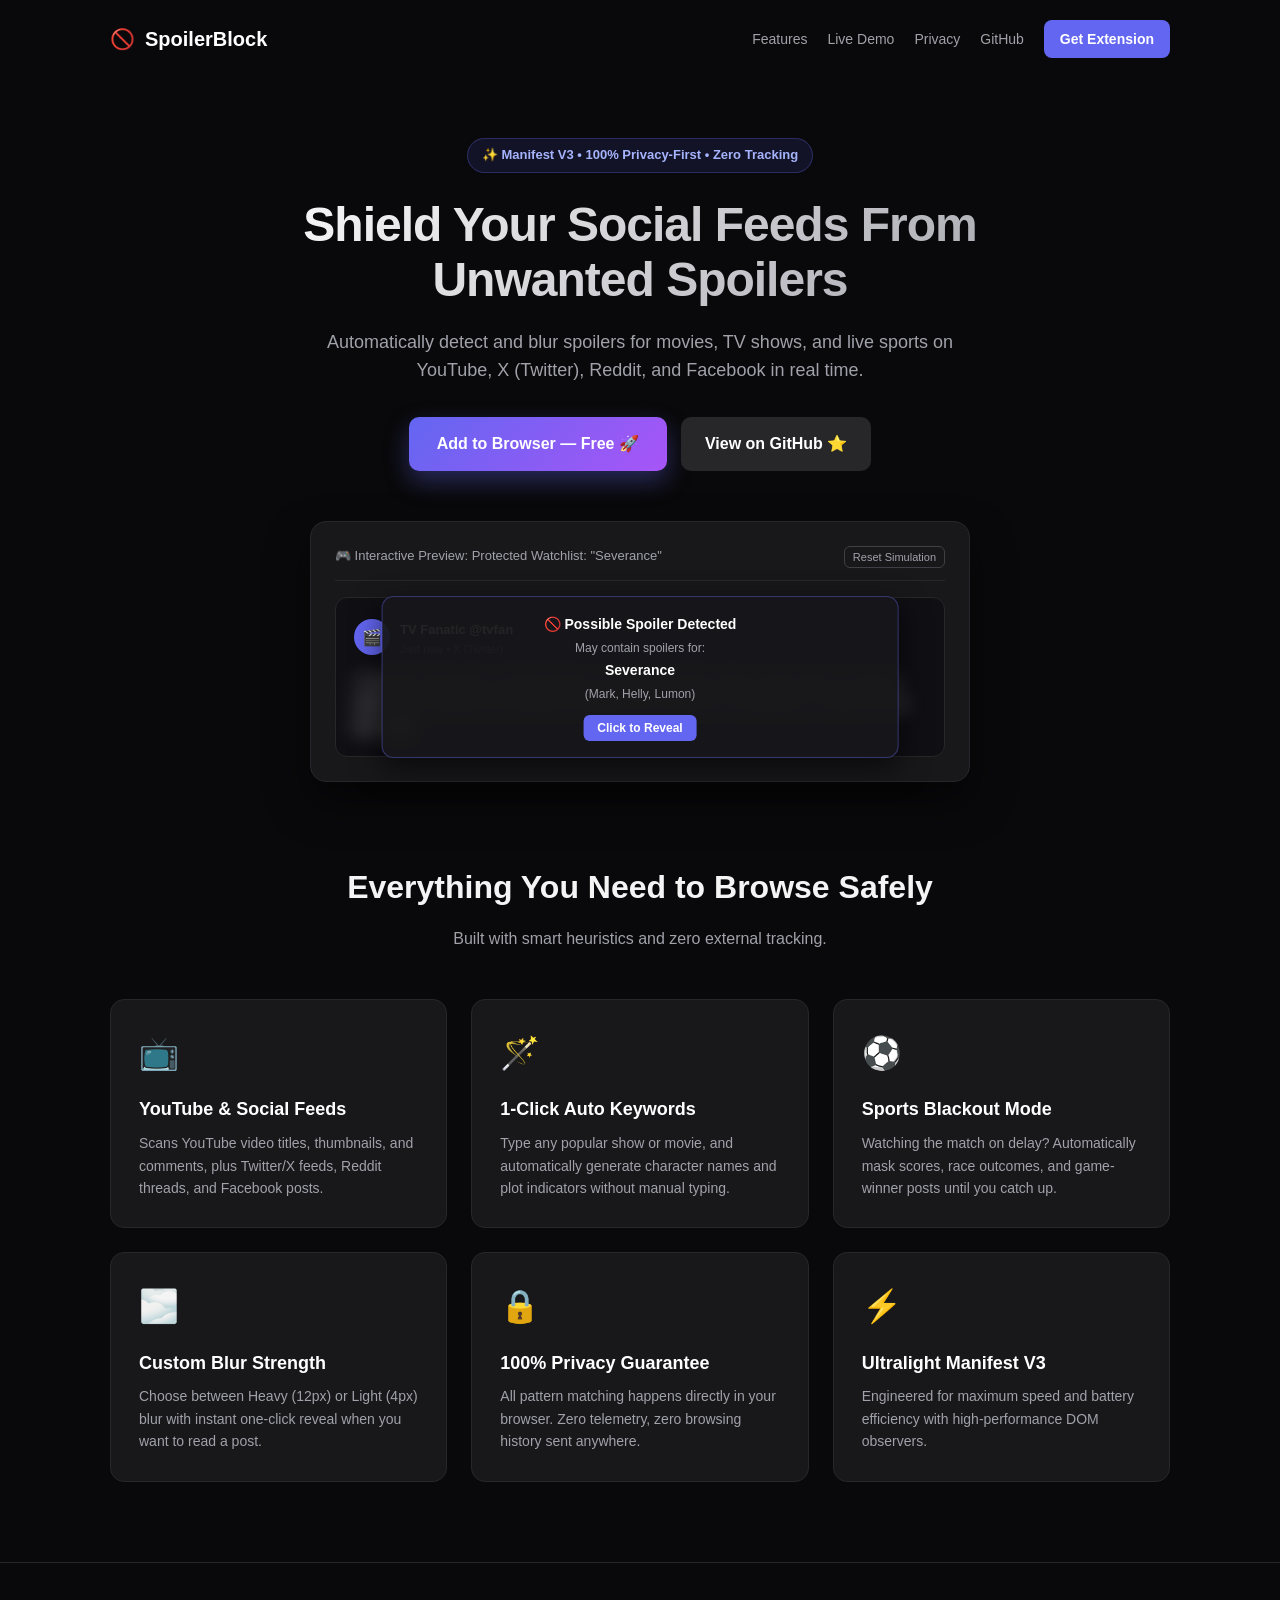
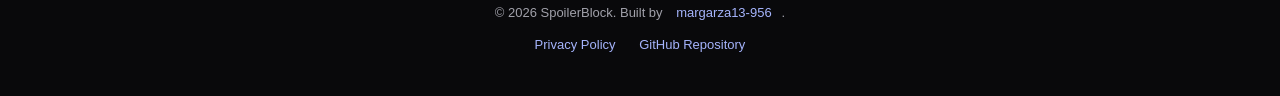
==== index.html @ cce37a89 "Add GitHub Pages automated deployment, official landing page with interactive demo, and release work" ====
<!DOCTYPE html>
<html lang="en">
<head>
  <meta charset="UTF-8">
  <meta name="viewport" content="width=device-width, initial-scale=1.0">
  <title>SpoilerBlock — Smart Social Media Spoiler Blocker</title>
  <meta name="description" content="Shield your social feeds from TV, movie, and sports spoilers on YouTube, X (Twitter), Reddit, and Facebook with smart real-time blur overlays.">
  <style>
    :root {
      --primary: #6366f1;
      --primary-hover: #4f46e5;
      --accent: #a855f7;
      --gold: #f59e0b;
      --bg: #09090b;
      --card-bg: #18181b;
      --border: #27272a;
      --text: #f4f4f5;
      --text-muted: #a1a1aa;
    }

    * { margin: 0; padding: 0; box-sizing: border-box; }

    body {
      font-family: -apple-system, BlinkMacSystemFont, 'Segoe UI', Roboto, Helvetica, Arial, sans-serif;
      background-color: var(--bg);
      color: var(--text);
      line-height: 1.6;
      overflow-x: hidden;
    }

    .nav {
      max-width: 1100px;
      margin: 0 auto;
      padding: 20px;
      display: flex;
      justify-content: space-between;
      align-items: center;
    }

    .logo {
      display: flex;
      align-items: center;
      gap: 10px;
      font-size: 20px;
      font-weight: 800;
      color: #fff;
      text-decoration: none;
    }

    .nav-links {
      display: flex;
      align-items: center;
      gap: 20px;
    }

    .nav-links a {
      color: var(--text-muted);
      text-decoration: none;
      font-size: 14px;
      font-weight: 500;
      transition: color 0.2s;
    }

    .nav-links a:hover { color: #fff; }

    .btn-nav-install {
      background: var(--primary);
      color: #fff !important;
      padding: 8px 16px;
      border-radius: 8px;
      font-weight: 600 !important;
      transition: background 0.2s;
    }

    .btn-nav-install:hover { background: var(--primary-hover); }

    .hero {
      max-width: 900px;
      margin: 60px auto 40px;
      text-align: center;
      padding: 0 20px;
    }

    .badge-pill {
      display: inline-flex;
      align-items: center;
      gap: 6px;
      background: rgba(99, 102, 241, 0.12);
      border: 1px solid rgba(99, 102, 241, 0.3);
      color: #a5b4fc;
      padding: 6px 14px;
      border-radius: 20px;
      font-size: 13px;
      font-weight: 600;
      margin-bottom: 24px;
    }

    .hero h1 {
      font-size: 48px;
      font-weight: 800;
      letter-spacing: -1px;
      line-height: 1.15;
      margin-bottom: 20px;
      background: linear-gradient(135deg, #ffffff, #a1a1aa);
      -webkit-background-clip: text;
      -webkit-text-fill-color: transparent;
    }

    .hero p {
      font-size: 18px;
      color: var(--text-muted);
      max-width: 680px;
      margin: 0 auto 32px;
    }

    .hero-cta {
      display: flex;
      justify-content: center;
      gap: 14px;
      flex-wrap: wrap;
    }

    .btn-primary {
      background: linear-gradient(135deg, var(--primary), var(--accent));
      color: #fff;
      padding: 14px 28px;
      border-radius: 10px;
      font-size: 16px;
      font-weight: 700;
      text-decoration: none;
      display: inline-flex;
      align-items: center;
      gap: 8px;
      box-shadow: 0 10px 25px rgba(99, 102, 241, 0.35);
      transition: transform 0.2s, box-shadow 0.2s;
    }

    .btn-primary:hover {
      transform: translateY(-2px);
      box-shadow: 0 15px 30px rgba(99, 102, 241, 0.5);
    }

    .btn-secondary {
      background: #27272a;
      color: #fff;
      padding: 14px 24px;
      border-radius: 10px;
      font-size: 16px;
      font-weight: 600;
      text-decoration: none;
      transition: background 0.2s;
    }

    .btn-secondary:hover { background: #3f3f46; }

    /* Interactive Demo Sandbox */
    .demo-section {
      max-width: 700px;
      margin: 50px auto 80px;
      padding: 0 20px;
    }

    .demo-card {
      background: var(--card-bg);
      border: 1px solid var(--border);
      border-radius: 16px;
      padding: 24px;
      box-shadow: 0 20px 40px rgba(0,0,0,0.5);
      position: relative;
    }

    .demo-header {
      display: flex;
      justify-content: space-between;
      align-items: center;
      margin-bottom: 16px;
      border-bottom: 1px solid var(--border);
      padding-bottom: 12px;
      font-size: 13px;
      color: var(--text-muted);
    }

    .mock-post {
      position: relative;
      padding: 18px;
      background: #0f0f14;
      border-radius: 12px;
      border: 1px solid #27272a;
    }

    .mock-author {
      display: flex;
      align-items: center;
      gap: 10px;
      margin-bottom: 12px;
    }

    .mock-avatar {
      width: 36px;
      height: 36px;
      border-radius: 50%;
      background: #6366f1;
      display: flex;
      align-items: center;
      justify-content: center;
      font-weight: bold;
    }

    .mock-content {
      font-size: 15px;
      color: #e4e4e7;
      line-height: 1.5;
      transition: filter 0.3s ease;
    }

    .mock-content.blurred {
      filter: blur(10px);
      user-select: none;
    }

    .demo-overlay {
      position: absolute;
      top: 50%;
      left: 50%;
      transform: translate(-50%, -50%);
      background: rgba(24, 24, 27, 0.95);
      border: 1px solid rgba(99, 102, 241, 0.4);
      border-radius: 12px;
      padding: 16px 20px;
      text-align: center;
      width: 85%;
      box-shadow: 0 10px 30px rgba(0,0,0,0.6);
      display: none;
    }

    .demo-overlay.visible { display: block; }

    .demo-overlay strong {
      display: block;
      color: #fff;
      margin-bottom: 4px;
      font-size: 14px;
    }

    .demo-overlay p {
      font-size: 12px;
      color: #a1a1aa;
      margin-bottom: 10px;
    }

    .btn-reveal-demo {
      background: var(--primary);
      color: #fff;
      border: none;
      padding: 6px 14px;
      border-radius: 6px;
      font-size: 12px;
      font-weight: 600;
      cursor: pointer;
      transition: background 0.2s;
    }

    .btn-reveal-demo:hover { background: var(--primary-hover); }

    /* Features Grid */
    .features {
      max-width: 1100px;
      margin: 0 auto 80px;
      padding: 0 20px;
    }

    .section-headline {
      text-align: center;
      margin-bottom: 48px;
    }

    .section-headline h2 {
      font-size: 32px;
      font-weight: 800;
      margin-bottom: 12px;
    }

    .grid-3 {
      display: grid;
      grid-template-columns: repeat(auto-fit, minmax(300px, 1fr));
      gap: 24px;
    }

    .feature-card {
      background: var(--card-bg);
      border: 1px solid var(--border);
      border-radius: 14px;
      padding: 28px;
      transition: transform 0.2s, border-color 0.2s;
    }

    .feature-card:hover {
      transform: translateY(-4px);
      border-color: rgba(99, 102, 241, 0.4);
    }

    .feature-icon {
      font-size: 32px;
      margin-bottom: 16px;
    }

    .feature-card h3 {
      font-size: 18px;
      font-weight: 700;
      margin-bottom: 8px;
      color: #fff;
    }

    .feature-card p {
      font-size: 14px;
      color: var(--text-muted);
    }

    .footer {
      border-top: 1px solid var(--border);
      padding: 40px 20px;
      text-align: center;
      font-size: 13px;
      color: var(--text-muted);
    }

    .footer a {
      color: #a5b4fc;
      text-decoration: none;
      margin: 0 10px;
    }

    .footer a:hover { text-decoration: underline; }
  </style>
</head>
<body>

  <nav class="nav">
    <a href="#" class="logo">
      <span>🚫</span> SpoilerBlock
    </a>
    <div class="nav-links">
      <a href="#features">Features</a>
      <a href="#demo">Live Demo</a>
      <a href="privacy-policy.html">Privacy</a>
      <a href="https://github.com/margarza13-956/spoilerblock" target="_blank">GitHub</a>
      <a href="https://chrome.google.com/webstore/devconsole" class="btn-nav-install">Get Extension</a>
    </div>
  </nav>

  <header class="hero">
    <div class="badge-pill">✨ Manifest V3 &bull; 100% Privacy-First &bull; Zero Tracking</div>
    <h1>Shield Your Social Feeds From Unwanted Spoilers</h1>
    <p>Automatically detect and blur spoilers for movies, TV shows, and live sports on YouTube, X (Twitter), Reddit, and Facebook in real time.</p>
    <div class="hero-cta">
      <a href="https://chrome.google.com/webstore/devconsole" class="btn-primary">
        Add to Browser — Free 🚀
      </a>
      <a href="https://github.com/margarza13-956/spoilerblock" target="_blank" class="btn-secondary">
        View on GitHub ⭐
      </a>
    </div>
  </header>

  <!-- Interactive Demo Sandbox -->
  <section class="demo-section" id="demo">
    <div class="demo-card">
      <div class="demo-header">
        <span>🎮 Interactive Preview: Protected Watchlist: "Severance"</span>
        <button id="toggleSimulationBtn" style="background:transparent;border:1px solid #3f3f46;color:#a1a1aa;padding:4px 8px;border-radius:6px;cursor:pointer;font-size:11px;">Reset Simulation</button>
      </div>

      <div class="mock-post">
        <div class="mock-author">
          <div class="mock-avatar">🎬</div>
          <div>
            <strong style="font-size:13px;color:#fff;">TV Fanatic @tvfan</strong>
            <div style="font-size:11px;color:#71717a;">Just now &bull; X (Twitter)</div>
          </div>
        </div>
        <div class="mock-content blurred" id="mockContent">
          I CANNOT BELIEVE THE ENDING OF SEVERANCE! When Mark finds out about Helly's true identity and Milchick activates the Overtime Contingency, my jaw hit the floor! 🤯
        </div>

        <div class="demo-overlay visible" id="demoOverlay">
          <strong>🚫 Possible Spoiler Detected</strong>
          <p>May contain spoilers for: <strong>Severance</strong> (Mark, Helly, Lumon)</p>
          <button class="btn-reveal-demo" id="demoRevealBtn">Click to Reveal</button>
        </div>
      </div>
    </div>
  </section>

  <!-- Features Grid -->
  <section class="features" id="features">
    <div class="section-headline">
      <h2>Everything You Need to Browse Safely</h2>
      <p style="color:var(--text-muted);">Built with smart heuristics and zero external tracking.</p>
    </div>

    <div class="grid-3">
      <div class="feature-card">
        <div class="feature-icon">📺</div>
        <h3>YouTube & Social Feeds</h3>
        <p>Scans YouTube video titles, thumbnails, and comments, plus Twitter/X feeds, Reddit threads, and Facebook posts.</p>
      </div>

      <div class="feature-card">
        <div class="feature-icon">🪄</div>
        <h3>1-Click Auto Keywords</h3>
        <p>Type any popular show or movie, and automatically generate character names and plot indicators without manual typing.</p>
      </div>

      <div class="feature-card">
        <div class="feature-icon">⚽</div>
        <h3>Sports Blackout Mode</h3>
        <p>Watching the match on delay? Automatically mask scores, race outcomes, and game-winner posts until you catch up.</p>
      </div>

      <div class="feature-card">
        <div class="feature-icon">🌫️</div>
        <h3>Custom Blur Strength</h3>
        <p>Choose between Heavy (12px) or Light (4px) blur with instant one-click reveal when you want to read a post.</p>
      </div>

      <div class="feature-card">
        <div class="feature-icon">🔒</div>
        <h3>100% Privacy Guarantee</h3>
        <p>All pattern matching happens directly in your browser. Zero telemetry, zero browsing history sent anywhere.</p>
      </div>

      <div class="feature-card">
        <div class="feature-icon">⚡</div>
        <h3>Ultralight Manifest V3</h3>
        <p>Engineered for maximum speed and battery efficiency with high-performance DOM observers.</p>
      </div>
    </div>
  </section>

  <footer class="footer">
    <p>&copy; 2026 SpoilerBlock. Built by <a href="https://github.com/margarza13-956" target="_blank">margarza13-956</a>.</p>
    <div style="margin-top:12px;">
      <a href="privacy-policy.html">Privacy Policy</a>
      <a href="https://github.com/margarza13-956/spoilerblock">GitHub Repository</a>
    </div>
  </footer>

  <script>
    const mockContent = document.getElementById('mockContent');
    const demoOverlay = document.getElementById('demoOverlay');
    const demoRevealBtn = document.getElementById('demoRevealBtn');
    const toggleSimulationBtn = document.getElementById('toggleSimulationBtn');

    demoRevealBtn.addEventListener('click', () => {
      mockContent.classList.remove('blurred');
      demoOverlay.classList.remove('visible');
    });

    toggleSimulationBtn.addEventListener('click', () => {
      mockContent.classList.add('blurred');
      demoOverlay.classList.add('visible');
    });
  </script>
</body>
</html>
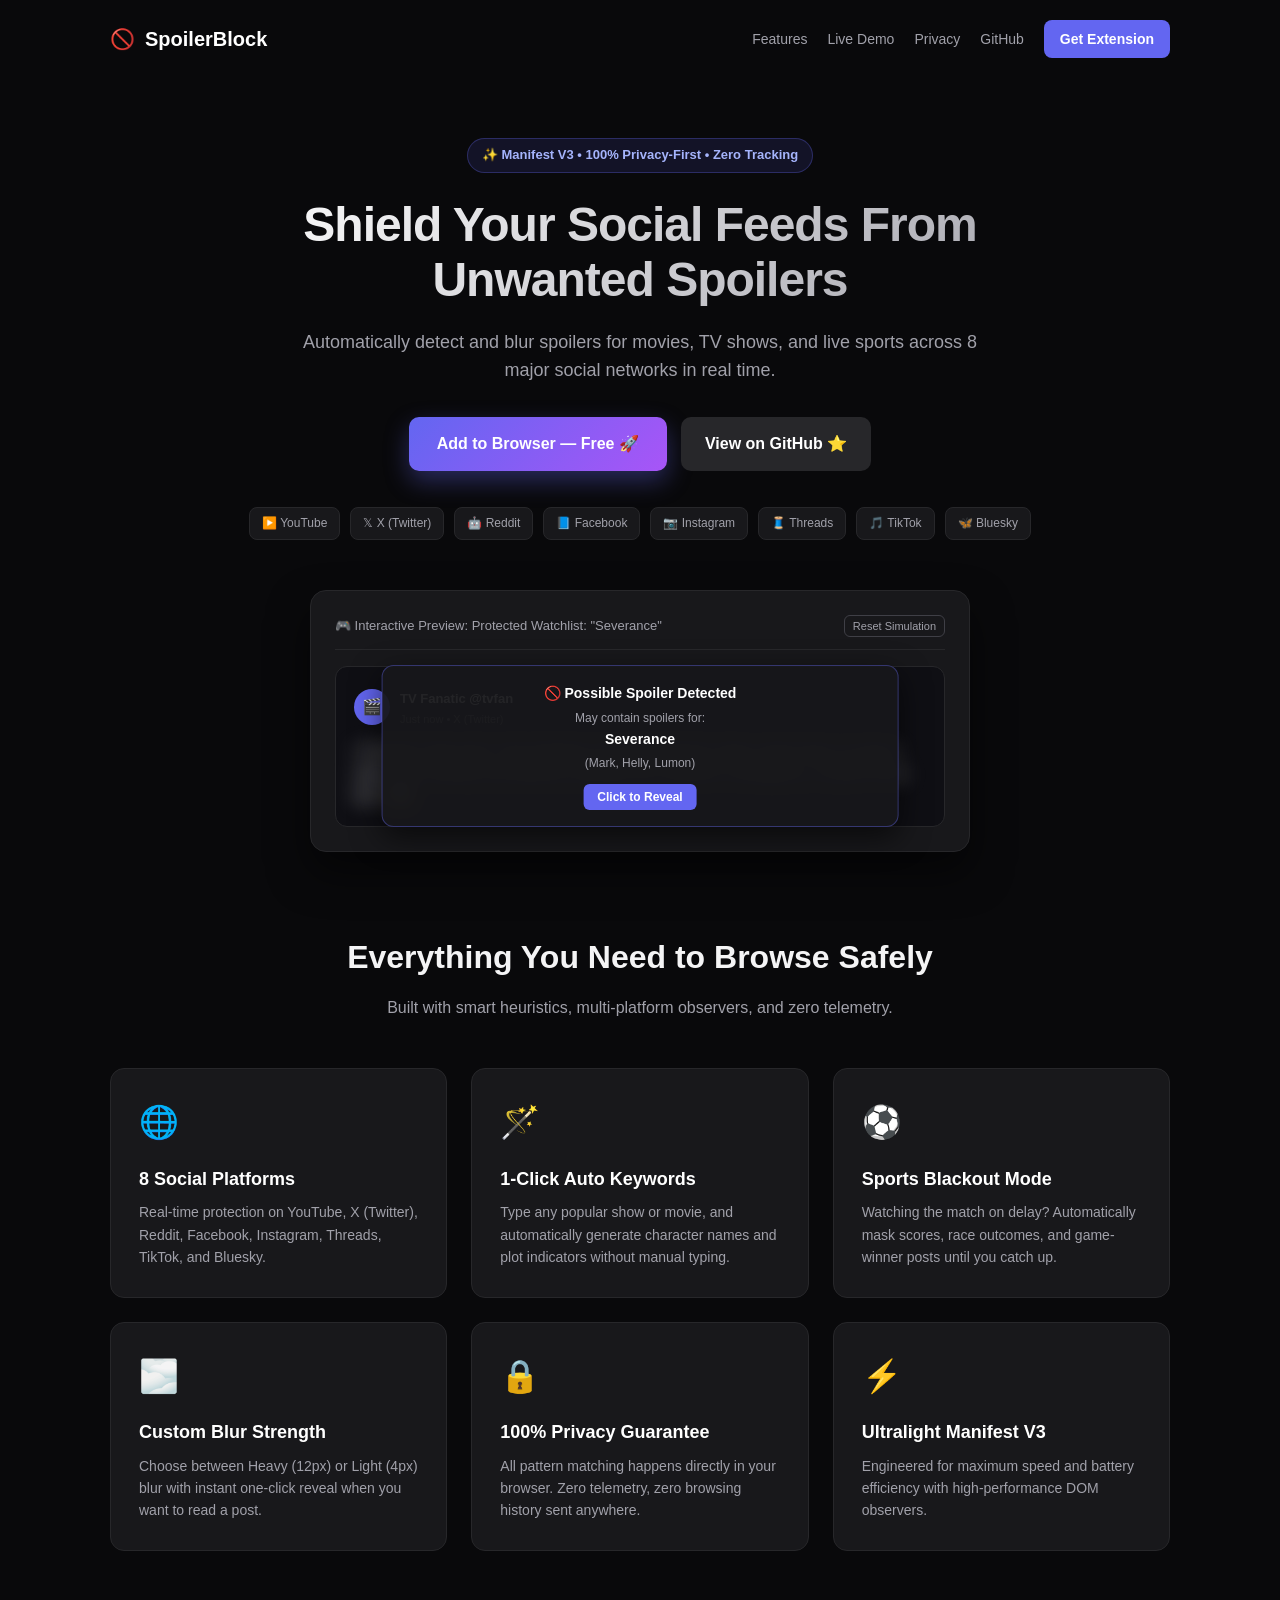
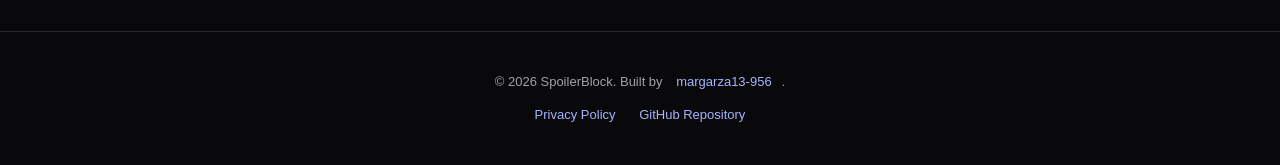
==== commit fc640025: "Add Instagram, Threads, TikTok, Bluesky support, test suite, and multi-store packaging" ====
--- a/index.html
+++ b/index.html
@@ -4,7 +4,7 @@
   <meta charset="UTF-8">
   <meta name="viewport" content="width=device-width, initial-scale=1.0">
   <title>SpoilerBlock — Smart Social Media Spoiler Blocker</title>
-  <meta name="description" content="Shield your social feeds from TV, movie, and sports spoilers on YouTube, X (Twitter), Reddit, and Facebook with smart real-time blur overlays.">
+  <meta name="description" content="Shield your social feeds from TV, movie, and sports spoilers on YouTube, X, Reddit, Facebook, Instagram, Threads, TikTok, and Bluesky with smart real-time blur overlays.">
   <style>
     :root {
       --primary: #6366f1;
@@ -152,6 +152,28 @@
     }
 
     .btn-secondary:hover { background: #3f3f46; }
+
+    /* Supported Platforms Badge Bar */
+    .platforms-bar {
+      max-width: 800px;
+      margin: 36px auto 0;
+      display: flex;
+      flex-wrap: wrap;
+      justify-content: center;
+      gap: 10px;
+    }
+
+    .platform-tag {
+      background: #18181b;
+      border: 1px solid #27272a;
+      padding: 6px 12px;
+      border-radius: 8px;
+      font-size: 12px;
+      color: #a1a1aa;
+      display: flex;
+      align-items: center;
+      gap: 6px;
+    }
 
     /* Interactive Demo Sandbox */
     .demo-section {
@@ -351,7 +373,7 @@
   <header class="hero">
     <div class="badge-pill">✨ Manifest V3 &bull; 100% Privacy-First &bull; Zero Tracking</div>
     <h1>Shield Your Social Feeds From Unwanted Spoilers</h1>
-    <p>Automatically detect and blur spoilers for movies, TV shows, and live sports on YouTube, X (Twitter), Reddit, and Facebook in real time.</p>
+    <p>Automatically detect and blur spoilers for movies, TV shows, and live sports across 8 major social networks in real time.</p>
     <div class="hero-cta">
       <a href="https://chrome.google.com/webstore/devconsole" class="btn-primary">
         Add to Browser — Free 🚀
@@ -359,6 +381,17 @@
       <a href="https://github.com/margarza13-956/spoilerblock" target="_blank" class="btn-secondary">
         View on GitHub ⭐
       </a>
+    </div>
+
+    <div class="platforms-bar">
+      <span class="platform-tag">▶️ YouTube</span>
+      <span class="platform-tag">𝕏 X (Twitter)</span>
+      <span class="platform-tag">🤖 Reddit</span>
+      <span class="platform-tag">📘 Facebook</span>
+      <span class="platform-tag">📷 Instagram</span>
+      <span class="platform-tag">🧵 Threads</span>
+      <span class="platform-tag">🎵 TikTok</span>
+      <span class="platform-tag">🦋 Bluesky</span>
     </div>
   </header>
 
@@ -395,14 +428,14 @@
   <section class="features" id="features">
     <div class="section-headline">
       <h2>Everything You Need to Browse Safely</h2>
-      <p style="color:var(--text-muted);">Built with smart heuristics and zero external tracking.</p>
+      <p style="color:var(--text-muted);">Built with smart heuristics, multi-platform observers, and zero telemetry.</p>
     </div>
 
     <div class="grid-3">
       <div class="feature-card">
-        <div class="feature-icon">📺</div>
-        <h3>YouTube & Social Feeds</h3>
-        <p>Scans YouTube video titles, thumbnails, and comments, plus Twitter/X feeds, Reddit threads, and Facebook posts.</p>
+        <div class="feature-icon">🌐</div>
+        <h3>8 Social Platforms</h3>
+        <p>Real-time protection on YouTube, X (Twitter), Reddit, Facebook, Instagram, Threads, TikTok, and Bluesky.</p>
       </div>
 
       <div class="feature-card">
